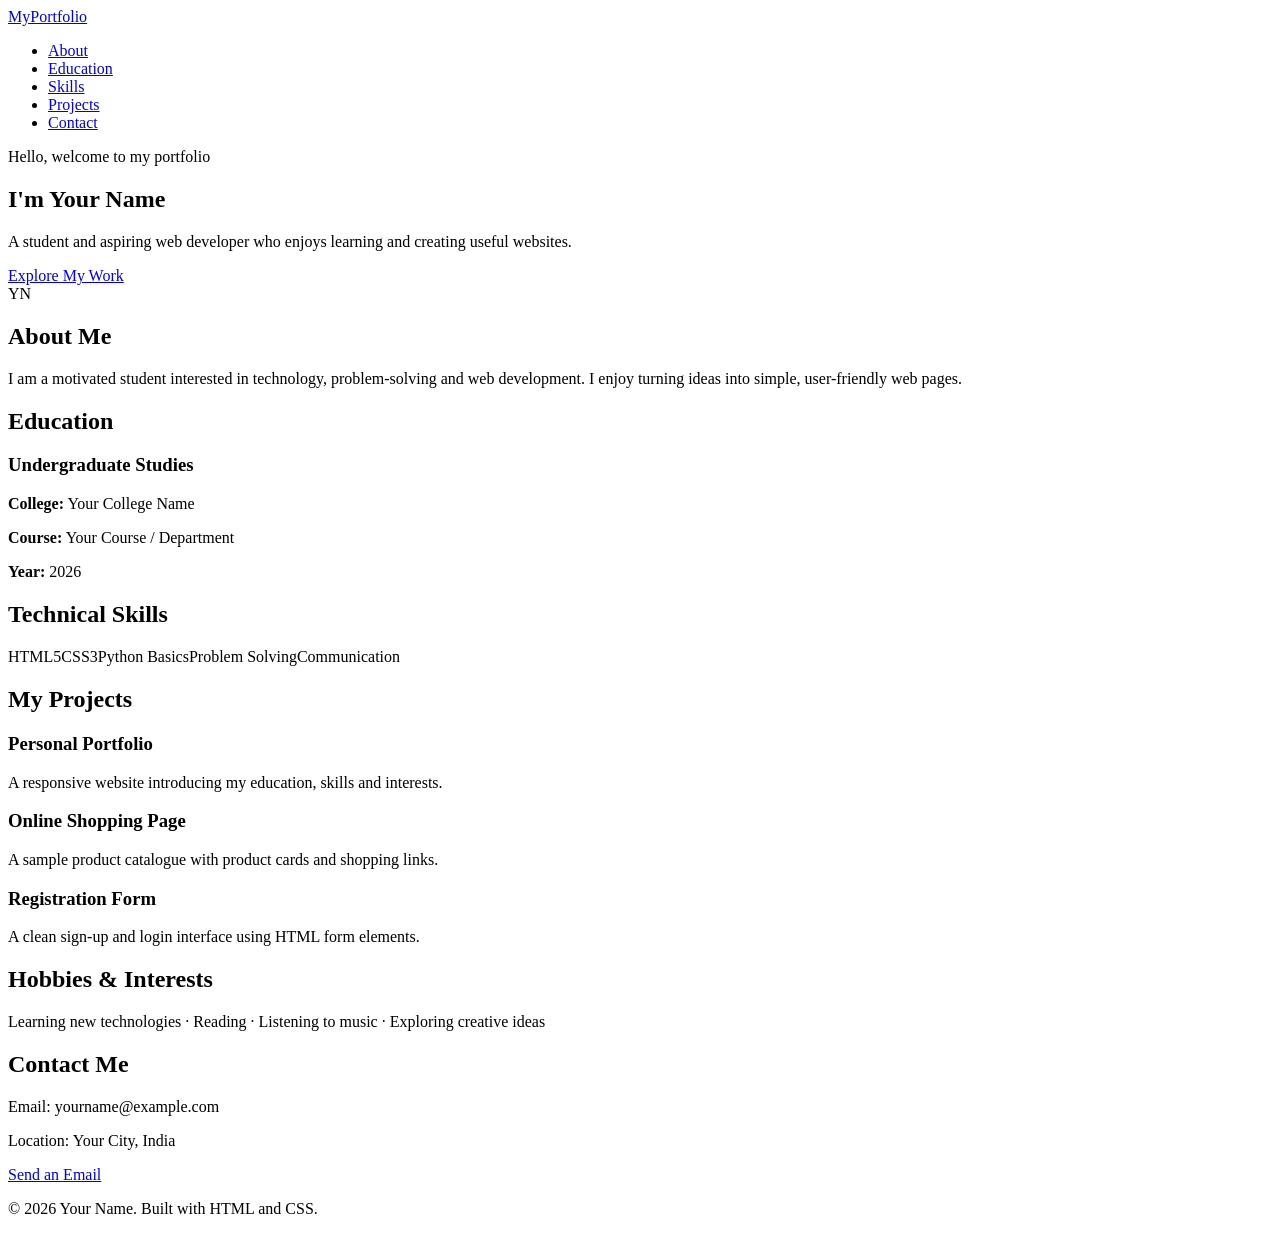
==== WEB-DEVELOPMENT-ASSIGNMENT/Project-1-Personal-Portfolio/index.html @ 012cecaa "Add three HTML and CSS web development case studies" ====
<!DOCTYPE html>
<html lang="en">
<head>
  <meta charset="UTF-8">
  <meta name="viewport" content="width=device-width, initial-scale=1.0">
  <title>Personal Portfolio | Your Name</title>
  <link rel="stylesheet" href="style.css">
</head>
<body>
  <header class="site-header">
    <nav class="navbar">
      <a class="logo" href="#home">MyPortfolio</a>
      <ul class="nav-links">
        <li><a href="#about">About</a></li><li><a href="#education">Education</a></li>
        <li><a href="#skills">Skills</a></li><li><a href="#projects">Projects</a></li><li><a href="#contact">Contact</a></li>
      </ul>
    </nav>
  </header>
  <main>
    <section class="hero" id="home">
      <div class="hero-content"><p class="eyebrow">Hello, welcome to my portfolio</p>
        <h1>I'm <span>Your Name</span></h1><p class="intro">A student and aspiring web developer who enjoys learning and creating useful websites.</p>
        <a class="button" href="#projects">Explore My Work</a>
      </div>
      <div class="profile-mark" aria-label="Profile initials">YN</div>
    </section>
    <section class="section" id="about"><h2>About Me</h2><p class="section-lead">I am a motivated student interested in technology, problem-solving and web development. I enjoy turning ideas into simple, user-friendly web pages.</p></section>
    <section class="section tinted" id="education"><h2>Education</h2><div class="card"><h3>Undergraduate Studies</h3><p><strong>College:</strong> Your College Name</p><p><strong>Course:</strong> Your Course / Department</p><p><strong>Year:</strong> 2026</p></div></section>
    <section class="section" id="skills"><h2>Technical Skills</h2><div class="chips"><span>HTML5</span><span>CSS3</span><span>Python Basics</span><span>Problem Solving</span><span>Communication</span></div></section>
    <section class="section tinted" id="projects"><h2>My Projects</h2><div class="cards"><article class="card"><h3>Personal Portfolio</h3><p>A responsive website introducing my education, skills and interests.</p></article><article class="card"><h3>Online Shopping Page</h3><p>A sample product catalogue with product cards and shopping links.</p></article><article class="card"><h3>Registration Form</h3><p>A clean sign-up and login interface using HTML form elements.</p></article></div></section>
    <section class="section" id="hobbies"><h2>Hobbies & Interests</h2><p class="section-lead">Learning new technologies · Reading · Listening to music · Exploring creative ideas</p></section>
    <section class="section contact" id="contact"><h2>Contact Me</h2><p>Email: yourname@example.com</p><p>Location: Your City, India</p><a class="button" href="mailto:yourname@example.com">Send an Email</a></section>
  </main>
  <footer><p>© 2026 Your Name. Built with HTML and CSS.</p></footer>
</body>
</html>
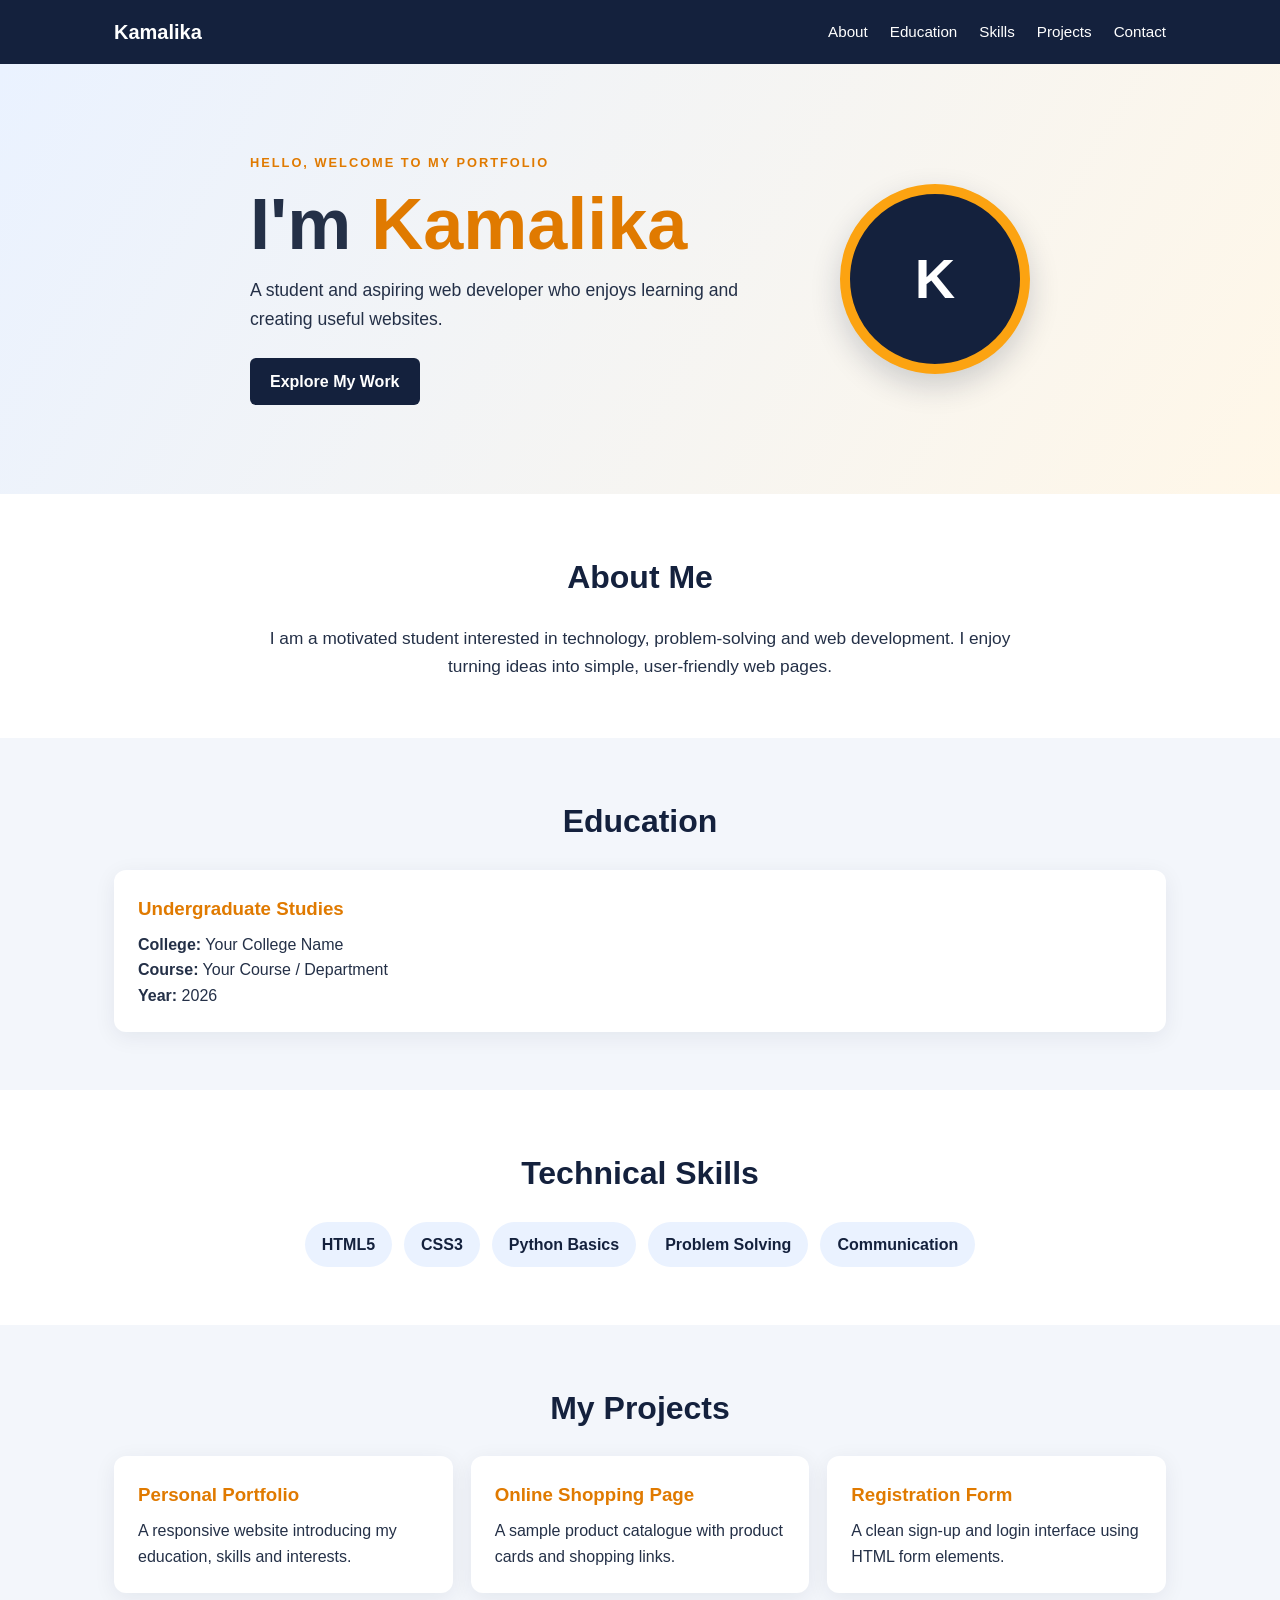
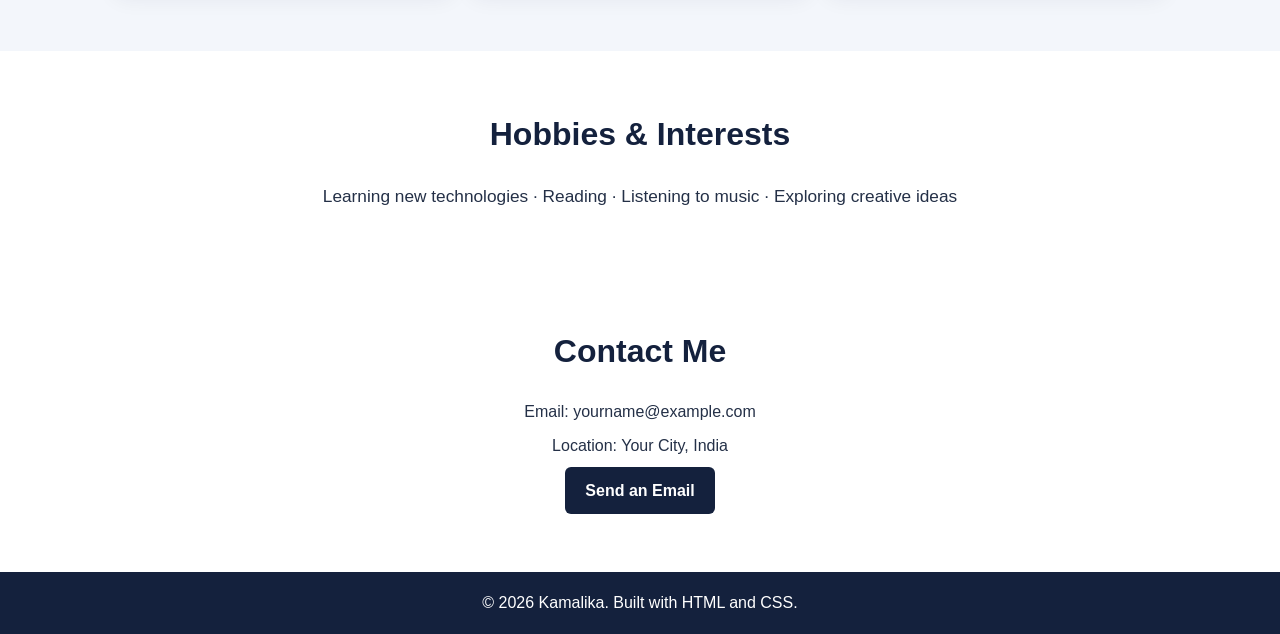
==== commit 4c97ba50: "Personalize portfolio with Kamalika's name" ====
--- a/WEB-DEVELOPMENT-ASSIGNMENT/Project-1-Personal-Portfolio/index.html
+++ b/WEB-DEVELOPMENT-ASSIGNMENT/Project-1-Personal-Portfolio/index.html
@@ -3,13 +3,13 @@
 <head>
   <meta charset="UTF-8">
   <meta name="viewport" content="width=device-width, initial-scale=1.0">
-  <title>Personal Portfolio | Your Name</title>
+  <title>Personal Portfolio | Kamalika</title>
   <link rel="stylesheet" href="style.css">
 </head>
 <body>
   <header class="site-header">
     <nav class="navbar">
-      <a class="logo" href="#home">MyPortfolio</a>
+      <a class="logo" href="#home">Kamalika</a>
       <ul class="nav-links">
         <li><a href="#about">About</a></li><li><a href="#education">Education</a></li>
         <li><a href="#skills">Skills</a></li><li><a href="#projects">Projects</a></li><li><a href="#contact">Contact</a></li>
@@ -19,10 +19,10 @@
   <main>
     <section class="hero" id="home">
       <div class="hero-content"><p class="eyebrow">Hello, welcome to my portfolio</p>
-        <h1>I'm <span>Your Name</span></h1><p class="intro">A student and aspiring web developer who enjoys learning and creating useful websites.</p>
+        <h1>I'm <span>Kamalika</span></h1><p class="intro">A student and aspiring web developer who enjoys learning and creating useful websites.</p>
         <a class="button" href="#projects">Explore My Work</a>
       </div>
-      <div class="profile-mark" aria-label="Profile initials">YN</div>
+      <div class="profile-mark" aria-label="Profile initial">K</div>
     </section>
     <section class="section" id="about"><h2>About Me</h2><p class="section-lead">I am a motivated student interested in technology, problem-solving and web development. I enjoy turning ideas into simple, user-friendly web pages.</p></section>
     <section class="section tinted" id="education"><h2>Education</h2><div class="card"><h3>Undergraduate Studies</h3><p><strong>College:</strong> Your College Name</p><p><strong>Course:</strong> Your Course / Department</p><p><strong>Year:</strong> 2026</p></div></section>
@@ -31,6 +31,6 @@
     <section class="section" id="hobbies"><h2>Hobbies & Interests</h2><p class="section-lead">Learning new technologies · Reading · Listening to music · Exploring creative ideas</p></section>
     <section class="section contact" id="contact"><h2>Contact Me</h2><p>Email: yourname@example.com</p><p>Location: Your City, India</p><a class="button" href="mailto:yourname@example.com">Send an Email</a></section>
   </main>
-  <footer><p>© 2026 Your Name. Built with HTML and CSS.</p></footer>
+  <footer><p>© 2026 Kamalika. Built with HTML and CSS.</p></footer>
 </body>
 </html>
--- a/WEB-DEVELOPMENT-ASSIGNMENT/Project-1-Personal-Portfolio/style.css
+++ b/WEB-DEVELOPMENT-ASSIGNMENT/Project-1-Personal-Portfolio/style.css
@@ -0,0 +1 @@
+*{box-sizing:border-box;margin:0;padding:0}html{scroll-behavior:smooth}body{font-family:Arial,Helvetica,sans-serif;line-height:1.6;color:#243047;background:#fff}.site-header{background:#14213d;color:#fff;position:sticky;top:0;z-index:5}.navbar{max-width:1100px;margin:auto;padding:16px 24px;display:flex;justify-content:space-between;align-items:center;gap:20px}.logo{color:#fff;font-size:1.25rem;font-weight:700;text-decoration:none}.nav-links{display:flex;gap:22px;list-style:none;flex-wrap:wrap}.nav-links a{color:#fff;text-decoration:none;font-size:.95rem}.nav-links a:hover{color:#fca311}.hero{min-height:430px;padding:70px 24px;display:flex;align-items:center;justify-content:center;gap:70px;background:linear-gradient(120deg,#eaf2ff,#fff7e8)}.hero-content{max-width:580px}.eyebrow{color:#e07a00;font-weight:700;text-transform:uppercase;letter-spacing:2px;font-size:.8rem}.hero h1{font-size:clamp(2.5rem,6vw,4.5rem);line-height:1.1;margin:12px 0}.hero h1 span{color:#e07a00}.intro{font-size:1.1rem;max-width:520px;margin-bottom:25px}.profile-mark{width:190px;height:190px;border-radius:50%;background:#14213d;color:#fff;display:grid;place-items:center;font-size:3.5rem;font-weight:700;border:10px solid #fca311;box-shadow:0 12px 30px #14213d30}.button{display:inline-block;background:#14213d;color:#fff;padding:11px 20px;border-radius:6px;text-decoration:none;font-weight:700;transition:transform .2s,background .2s}.button:hover{background:#e07a00;transform:translateY(-3px)}.section{padding:58px 24px;max-width:1100px;margin:auto}.section h2{text-align:center;font-size:2rem;margin-bottom:22px;color:#14213d}.section-lead{max-width:760px;margin:auto;text-align:center;font-size:1.08rem}.tinted{max-width:none;background:#f3f6fb}.tinted>*{max-width:1052px;margin-left:auto;margin-right:auto}.card{background:#fff;padding:24px;border-radius:12px;box-shadow:0 5px 22px #14213d12}.card h3{color:#e07a00;margin-bottom:8px}.chips{display:flex;justify-content:center;gap:12px;flex-wrap:wrap}.chips span{background:#eaf2ff;color:#14213d;padding:10px 17px;border-radius:30px;font-weight:700}.cards{display:grid;grid-template-columns:repeat(3,1fr);gap:18px}.contact{text-align:center}.contact p{margin:8px}footer{text-align:center;background:#14213d;color:#fff;padding:18px}@media(max-width:700px){.navbar{flex-direction:column}.nav-links{justify-content:center;gap:12px}.hero{flex-direction:column;text-align:center;gap:30px}.profile-mark{width:145px;height:145px;font-size:2.7rem}.cards{grid-template-columns:1fr}.section{padding:42px 20px}}
